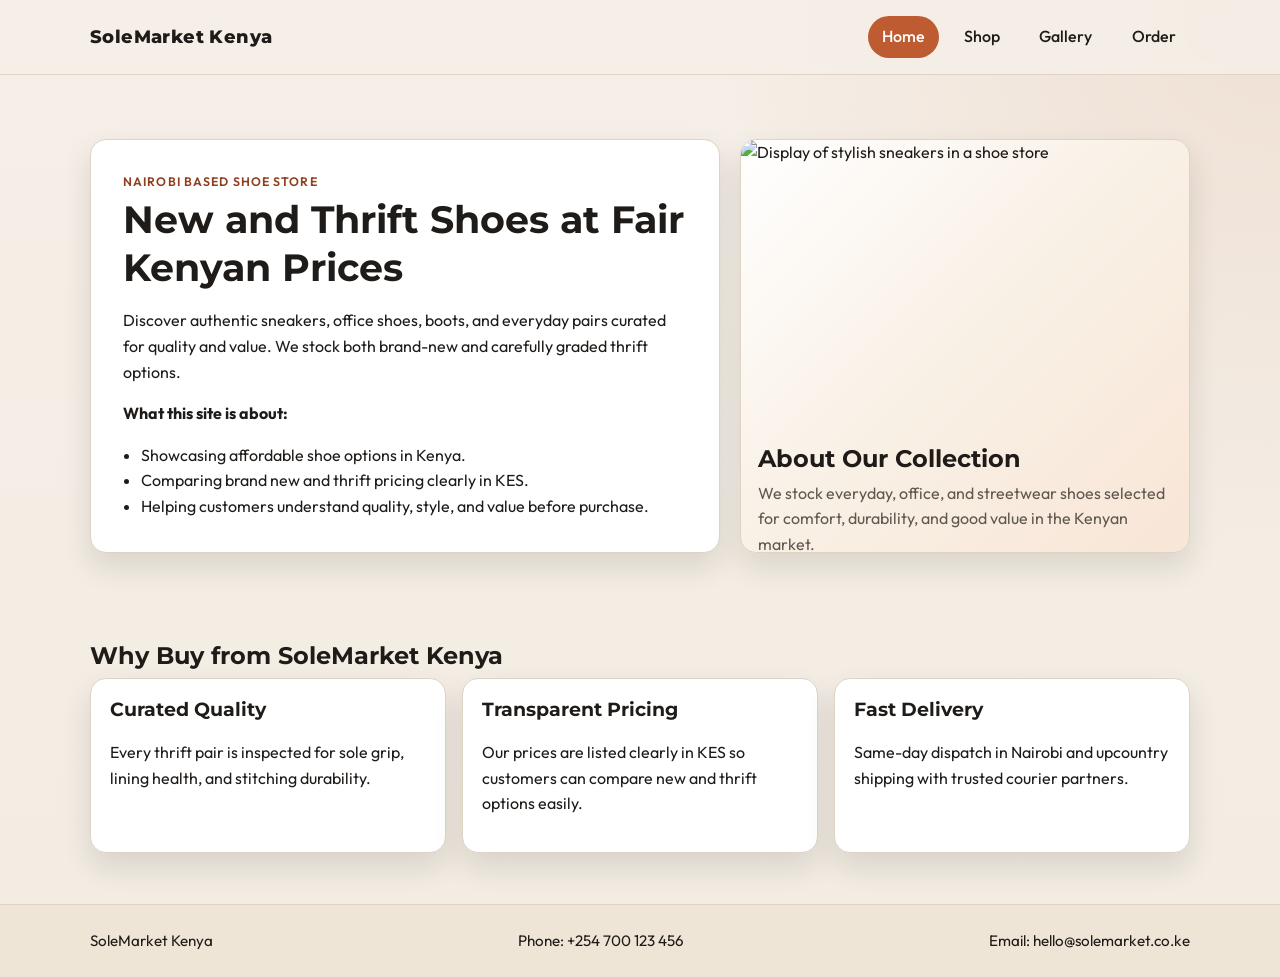
==== index.html @ bde0d6c3 "Just finished the project" ====
<!DOCTYPE html>
<html lang="en">
<head>
  <meta charset="UTF-8" />
  <meta name="viewport" content="width=device-width, initial-scale=1.0" />
  <title>SoleMarket Kenya | Home</title>
  <link rel="preconnect" href="https://fonts.googleapis.com" />
  <link rel="preconnect" href="https://fonts.gstatic.com" crossorigin />
  <link href="https://fonts.googleapis.com/css2?family=Montserrat:wght@400;500;600;700;800&family=Outfit:wght@300;400;500;600;700&display=swap" rel="stylesheet" />
  <link rel="stylesheet" href="styles.css" />
</head>
<body>
  <header class="site-header">
    <div class="container nav-wrap">
      <a class="logo" href="index.html">SoleMarket Kenya</a>
      <nav class="main-nav" aria-label="Main navigation">
        <a class="active" href="index.html">Home</a>
        <a href="shop.html">Shop</a>
        <a href="gallery.html">Gallery</a>
        <a href="order.html">Order</a>
      </nav>
    </div>
  </header>

  <main>
    <section class="hero">
      <div class="container hero-grid">
        <div class="hero-text">
          <p class="eyebrow">Nairobi Based Shoe Store</p>
          <h1>New and Thrift Shoes at Fair Kenyan Prices</h1>
          <p>
            Discover authentic sneakers, office shoes, boots, and everyday pairs curated for quality and value.
            We stock both brand-new and carefully graded thrift options.
          </p>
          <div class="home-about">
            <p><strong>What this site is about:</strong></p>
            <ul>
              <li>Showcasing affordable shoe options in Kenya.</li>
              <li>Comparing brand new and thrift pricing clearly in KES.</li>
              <li>Helping customers understand quality, style, and value before purchase.</li>
            </ul>
          </div>
        </div>
        <div class="hero-card hero-image-wrap">
          <img
            src="https://images.unsplash.com/photo-1549298916-b41d501d3772?auto=format&fit=crop&w=1200&q=80"
            alt="Display of stylish sneakers in a shoe store"
            class="hero-image"
          />
          <div class="hero-card-body">
            <h2>About Our Collection</h2>
            <p>
              We stock everyday, office, and streetwear shoes selected for comfort, durability,
              and good value in the Kenyan market.
            </p>
          </div>
        </div>
      </div>
    </section>

    <section class="section container">
      <h2 class="section-title">Why Buy from SoleMarket Kenya</h2>
      <div class="cards-grid">
        <article class="card lift">
          <h3>Curated Quality</h3>
          <p>Every thrift pair is inspected for sole grip, lining health, and stitching durability.</p>
        </article>
        <article class="card lift">
          <h3>Transparent Pricing</h3>
          <p>Our prices are listed clearly in KES so customers can compare new and thrift options easily.</p>
        </article>
        <article class="card lift">
          <h3>Fast Delivery</h3>
          <p>Same-day dispatch in Nairobi and upcountry shipping with trusted courier partners.</p>
        </article>
      </div>
    </section>
  </main>

  <footer class="site-footer">
    <div class="container footer-grid">
      <p>SoleMarket Kenya</p>
      <p>Phone: +254 700 123 456</p>
      <p>Email: hello@solemarket.co.ke</p>
    </div>
  </footer>
</body>
</html>
---- styles.css ----
:root {
  --bg: #f4efe6;
  --surface: #ffffff;
  --surface-alt: #f7f1e8;
  --text: #1f1b18;
  --muted: #5f584f;
  --accent: #bf5b30;
  --accent-dark: #8f3f1f;
  --line: #dfd3c4;
  --radius: 16px;
  --shadow: 0 14px 30px rgba(35, 25, 17, 0.12);
}

* {
  box-sizing: border-box;
}

html,
body {
  margin: 0;
  padding: 0;
}

body {
  font-family: "Outfit", sans-serif;
  color: var(--text);
  background:
    radial-gradient(circle at top right, rgba(191, 91, 48, 0.1), transparent 35%),
    linear-gradient(180deg, #f5efe7 0%, #f2ece3 100%);
  line-height: 1.6;
}

img {
  max-width: 100%;
  display: block;
}

.container {
  width: min(1100px, 92%);
  margin: 0 auto;
}

.site-header {
  position: sticky;
  top: 0;
  z-index: 20;
  backdrop-filter: blur(6px);
  background: rgba(245, 239, 231, 0.9);
  border-bottom: 1px solid var(--line);
}

.nav-wrap {
  display: flex;
  align-items: center;
  justify-content: space-between;
  gap: 1rem;
  min-height: 74px;
}

.logo {
  text-decoration: none;
  color: var(--text);
  font-family: "Montserrat", sans-serif;
  font-weight: 800;
  letter-spacing: 0.4px;
  font-size: 1.15rem;
}

.main-nav {
  display: flex;
  align-items: center;
  flex-wrap: wrap;
  gap: 0.65rem;
}

.main-nav a {
  text-decoration: none;
  color: var(--text);
  padding: 0.5rem 0.9rem;
  border-radius: 999px;
  font-weight: 500;
  transition: background 0.25s ease, color 0.25s ease, transform 0.25s ease;
}

.main-nav a:hover,
.main-nav a:focus-visible {
  background: var(--surface-alt);
  color: var(--accent-dark);
  transform: translateY(-1px);
}

.main-nav a.active {
  color: #fff;
  background: var(--accent);
}

.hero {
  padding: 4rem 0 3rem;
}

.hero-grid {
  display: grid;
  grid-template-columns: 1.4fr 1fr;
  gap: 1.2rem;
  align-items: stretch;
}

.hero-text,
.hero-card {
  background: var(--surface);
  border: 1px solid var(--line);
  border-radius: var(--radius);
  box-shadow: var(--shadow);
}

.hero-text {
  padding: 2rem;
}

.eyebrow {
  color: var(--accent-dark);
  margin: 0 0 0.3rem;
  font-weight: 600;
  text-transform: uppercase;
  letter-spacing: 0.09em;
  font-size: 0.77rem;
}

h1,
h2,
h3 {
  font-family: "Montserrat", sans-serif;
  line-height: 1.25;
  margin-top: 0;
}

h1 {
  font-size: clamp(1.9rem, 3vw, 2.8rem);
  margin-bottom: 0.75rem;
}

.hero-actions {
  display: flex;
  gap: 0.8rem;
  flex-wrap: wrap;
  margin-top: 1.2rem;
}

.hero-card {
  padding: 1.6rem;
  background:
    linear-gradient(135deg, #fff 0%, #f9f0e5 50%, #f8e6d7 100%);
}

.hero-card ul {
  margin: 0;
  padding-left: 1.1rem;
}

.hero-card li {
  margin: 0.45rem 0;
}

.home-about ul {
  margin: 0.45rem 0 0;
  padding-left: 1.1rem;
}

.hero-image-wrap {
  padding: 0;
  overflow: hidden;
}

.hero-image {
  width: 100%;
  height: 70%;
  min-height: 220px;
  object-fit: cover;
}

.hero-card-body {
  padding: 1rem 1.1rem 1.2rem;
}

.hero-card-body h2 {
  margin-bottom: 0.4rem;
}

.hero-card-body p {
  margin: 0;
  color: var(--muted);
}

.section {
  padding: 2.5rem 0 3.2rem;
}

.section-title {
  margin-bottom: 0.45rem;
}

.lead {
  color: var(--muted);
  margin-top: 0;
  margin-bottom: 1.6rem;
}

.cards-grid {
  display: grid;
  grid-template-columns: repeat(3, minmax(0, 1fr));
  gap: 1rem;
}

.card,
.price-card,
.order-form {
  background: var(--surface);
  border: 1px solid var(--line);
  border-radius: var(--radius);
  box-shadow: var(--shadow);
}

.card,
.price-card {
  padding: 1.2rem;
}

.lift {
  transition: transform 0.25s ease, box-shadow 0.25s ease;
}

.lift:hover {
  transform: translateY(-6px);
  box-shadow: 0 20px 34px rgba(35, 25, 17, 0.2);
}

.price-grid {
  display: grid;
  grid-template-columns: repeat(2, minmax(0, 1fr));
  gap: 1rem;
}

.price-list {
  list-style: none;
  margin: 0;
  padding: 0;
}

.price-list li {
  display: flex;
  justify-content: space-between;
  gap: 1rem;
  padding: 0.65rem 0;
  border-bottom: 1px dashed var(--line);
}

.price-list li:last-child {
  border-bottom: 0;
}

.order-form {
  padding: 1.35rem;
}

.form-grid {
  display: grid;
  grid-template-columns: repeat(2, minmax(0, 1fr));
  gap: 1rem;
}

.form-group {
  display: flex;
  flex-direction: column;
  gap: 0.35rem;
}

.form-group-full {
  grid-column: 1 / -1;
}

label {
  font-weight: 600;
}

input,
select,
textarea {
  width: 100%;
  border: 1px solid #cdbca7;
  border-radius: 12px;
  padding: 0.7rem 0.8rem;
  font: inherit;
  color: var(--text);
  background: #fff;
  transition: border-color 0.2s ease, box-shadow 0.2s ease;
}

input:focus,
select:focus,
textarea:focus {
  border-color: var(--accent);
  box-shadow: 0 0 0 3px rgba(191, 91, 48, 0.2);
  outline: none;
}

.inline-options {
  display: flex;
  flex-wrap: wrap;
  gap: 0.9rem;
}

.inline-options label {
  display: inline-flex;
  align-items: center;
  gap: 0.35rem;
  font-weight: 500;
}

.inline-options input {
  width: auto;
}

.btn {
  display: inline-flex;
  align-items: center;
  justify-content: center;
  border: 0;
  border-radius: 999px;
  padding: 0.72rem 1.2rem;
  font-family: "Montserrat", sans-serif;
  font-weight: 700;
  text-decoration: none;
  cursor: pointer;
  transition: transform 0.2s ease, box-shadow 0.2s ease, background 0.2s ease;
}

.btn:hover {
  transform: translateY(-2px);
}

.btn-primary {
  background: var(--accent);
  color: #fff;
  box-shadow: 0 8px 18px rgba(191, 91, 48, 0.3);
}

.btn-primary:hover {
  background: var(--accent-dark);
}

.btn-ghost {
  background: #f6ece0;
  color: var(--accent-dark);
}

.flip-grid {
  display: grid;
  grid-template-columns: repeat(3, minmax(0, 1fr));
  gap: 1rem;
}

.flip-card {
  perspective: 1000px;
  min-height: 260px;
}

.flip-card-inner {
  position: relative;
  width: 100%;
  height: 100%;
  transform-style: preserve-3d;
  transition: transform 0.7s ease;
}

.flip-card:hover .flip-card-inner {
  transform: rotateY(180deg) translateZ(0);
}

.flip-card-front,
.flip-card-back {
  position: absolute;
  inset: 0;
  border-radius: var(--radius);
  border: 1px solid var(--line);
  box-shadow: var(--shadow);
  overflow: hidden;
  backface-visibility: hidden;
}

.flip-card-front {
  display: flex;
  align-items: flex-end;
  background-size: cover;
  background-position: center;
}

.flip-card-front::before {
  content: "";
  position: absolute;
  inset: 0;
  background: linear-gradient(180deg, transparent 35%, rgba(0, 0, 0, 0.65) 100%);
}

.flip-card-front h2 {
  position: relative;
  color: #fff;
  font-size: 1.1rem;
  margin: 0;
  padding: 1rem;
}

.flip-card-back {
  background: linear-gradient(150deg, #fff, #f6eadc);
  padding: 1rem;
  transform: rotateY(180deg);
  display: grid;
  place-content: center;
  text-align: center;
}

.site-footer {
  border-top: 1px solid var(--line);
  background: #efe5d7;
}

.footer-grid {
  min-height: 72px;
  display: flex;
  justify-content: space-between;
  align-items: center;
  flex-wrap: wrap;
  gap: 0.6rem 1rem;
  font-size: 0.95rem;
}

@media (max-width: 960px) {
  .hero-grid,
  .cards-grid,
  .price-grid,
  .flip-grid {
    grid-template-columns: 1fr 1fr;
  }
}

@media (max-width: 720px) {
  .hero-grid,
  .cards-grid,
  .price-grid,
  .flip-grid,
  .form-grid {
    grid-template-columns: 1fr;
  }

  .nav-wrap {
    padding: 0.6rem 0;
    align-items: flex-start;
    flex-direction: column;
  }

  .main-nav {
    width: 100%;
  }

  .main-nav a {
    flex: 1 1 auto;
    text-align: center;
  }
}
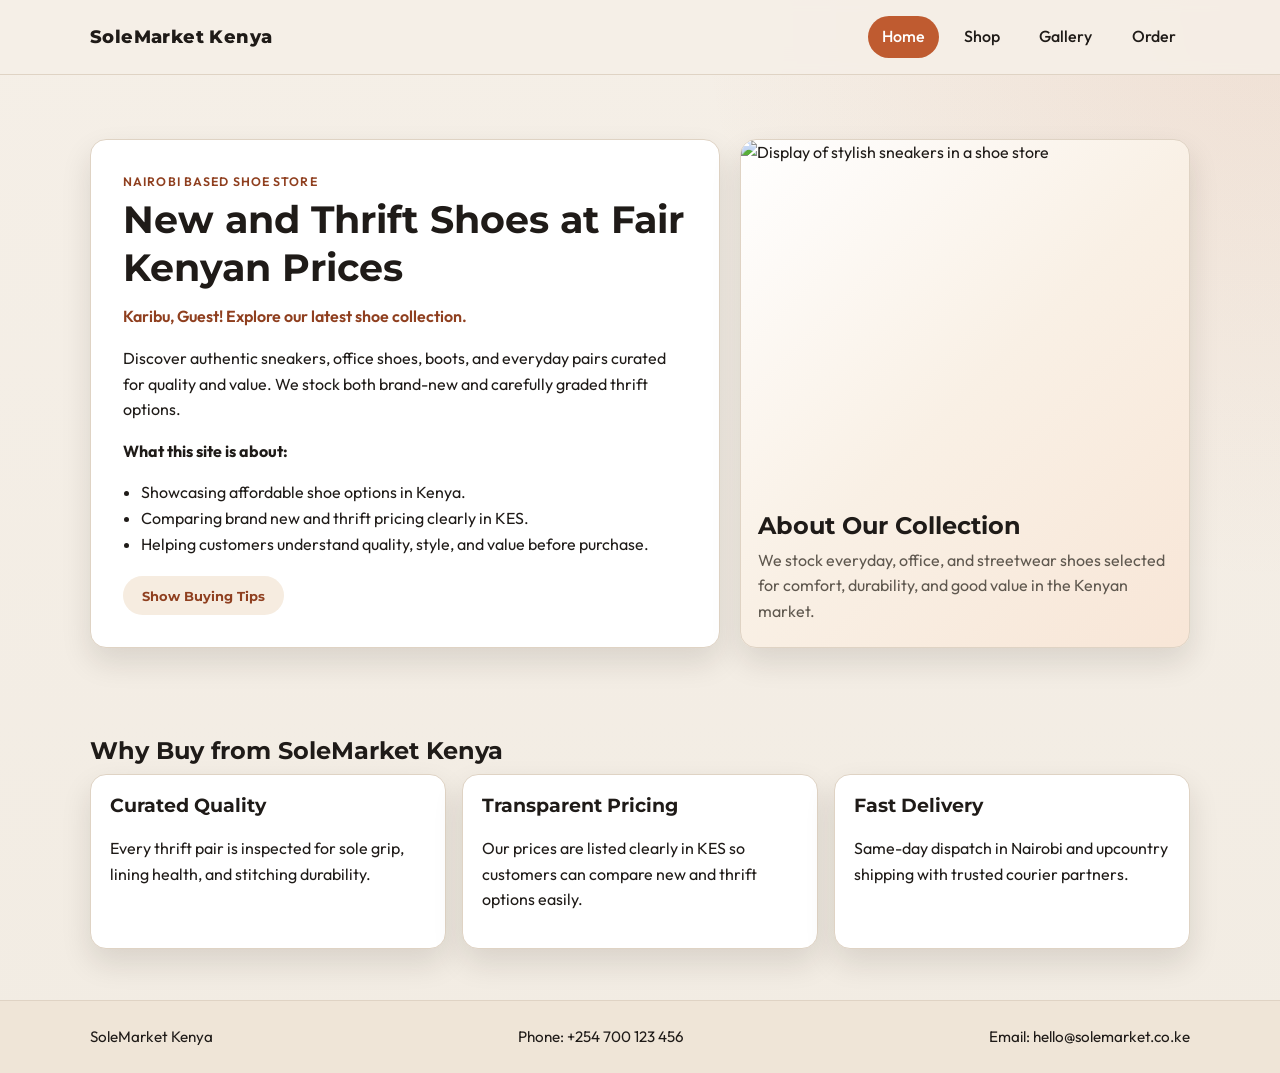
==== commit f09df3d8: "Add external JS features: welcome message, form validation, and dynamic UI interactions" ====
--- a/index.html
+++ b/index.html
@@ -28,6 +28,7 @@
         <div class="hero-text">
           <p class="eyebrow">Nairobi Based Shoe Store</p>
           <h1>New and Thrift Shoes at Fair Kenyan Prices</h1>
+          <p id="welcomeMessage" class="welcome-message" aria-live="polite"></p>
           <p>
             Discover authentic sneakers, office shoes, boots, and everyday pairs curated for quality and value.
             We stock both brand-new and carefully graded thrift options.
@@ -38,6 +39,17 @@
               <li>Showcasing affordable shoe options in Kenya.</li>
               <li>Comparing brand new and thrift pricing clearly in KES.</li>
               <li>Helping customers understand quality, style, and value before purchase.</li>
+            </ul>
+          </div>
+          <div class="hero-actions">
+            <button id="toggleTipsBtn" class="btn btn-ghost" type="button">Show Buying Tips</button>
+          </div>
+          <div id="tipsPanel" class="info-panel" hidden>
+            <h2>Quick Buying Tips</h2>
+            <ul>
+              <li>Check the outsole grip and midsole firmness before buying.</li>
+              <li>For thrift pairs, inspect inner lining and heel support.</li>
+              <li>Choose a slightly roomy fit if you plan to wear thicker socks.</li>
             </ul>
           </div>
         </div>
@@ -84,5 +96,6 @@
       <p>Email: hello@solemarket.co.ke</p>
     </div>
   </footer>
+  <script src="script.js"></script>
 </body>
 </html>
--- a/styles.css
+++ b/styles.css
@@ -1,4 +1,4 @@
-:root {
+﻿:root {
   --bg: #f4efe6;
   --surface: #ffffff;
   --surface-alt: #f7f1e8;
@@ -146,6 +146,30 @@
   margin-top: 1.2rem;
 }
 
+.welcome-message {
+  margin: 0.2rem 0 0.8rem;
+  color: var(--accent-dark);
+  font-weight: 600;
+}
+
+.info-panel {
+  margin-top: 1rem;
+  padding: 1rem;
+  border: 1px solid var(--line);
+  border-radius: 12px;
+  background: #fbf5ec;
+}
+
+.info-panel h2 {
+  margin-bottom: 0.5rem;
+  font-size: 1rem;
+}
+
+.info-panel ul {
+  margin: 0;
+  padding-left: 1rem;
+}
+
 .hero-card {
   padding: 1.6rem;
   background:
@@ -260,6 +284,36 @@
 
 .order-form {
   padding: 1.35rem;
+}
+
+.form-message {
+  margin: 0 0 1rem;
+  padding: 0.65rem 0.8rem;
+  border-radius: 10px;
+  font-weight: 500;
+}
+
+.form-message.error {
+  color: #8a231b;
+  background: #fde8e6;
+  border: 1px solid #f4b9b2;
+}
+
+.form-message.success {
+  color: #16542b;
+  background: #e8f7ec;
+  border: 1px solid #abd8b8;
+}
+
+.field-error {
+  color: #8a231b;
+  min-height: 1.1rem;
+  font-size: 0.88rem;
+}
+
+.input-error {
+  border-color: #b6372f !important;
+  box-shadow: 0 0 0 3px rgba(182, 55, 47, 0.18);
 }
 
 .form-grid {
@@ -353,6 +407,22 @@
   color: var(--accent-dark);
 }
 
+.btn-ghost.active-state {
+  background: #e7d2bd;
+}
+
+.deal-message {
+  margin: 0;
+  align-self: center;
+  color: var(--accent-dark);
+  font-weight: 600;
+}
+
+.card-highlight {
+  border-color: #d88b50;
+  box-shadow: 0 0 0 3px rgba(216, 139, 80, 0.2), var(--shadow);
+}
+
 .flip-grid {
   display: grid;
   grid-template-columns: repeat(3, minmax(0, 1fr));
